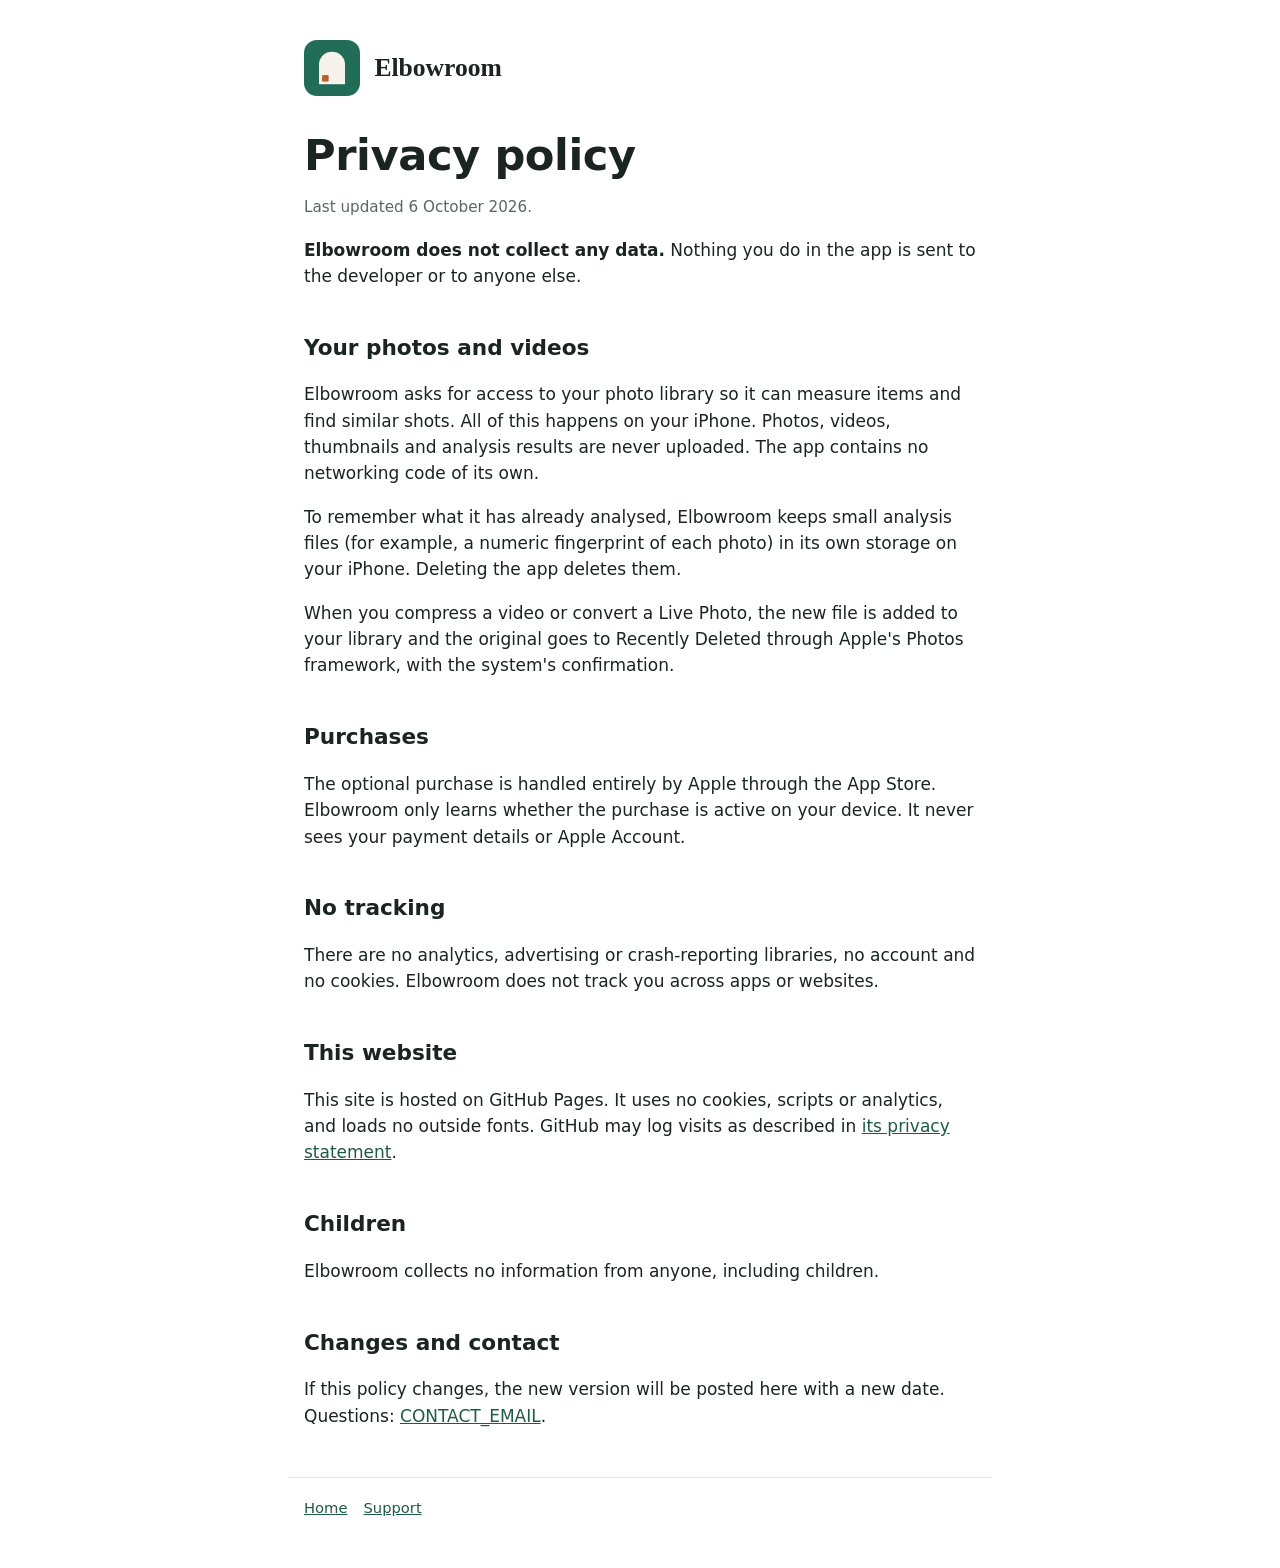
==== privacy.html @ 67e76166 "Landing, privacy and support pages; screenshot frame template Co-Authored-By: Claude Opus 5.5 <norep" ====
<!doctype html>
<html lang="en">
<head>
<meta charset="utf-8">
<meta name="viewport" content="width=device-width, initial-scale=1">
<title>Privacy policy · Elbowroom</title>
<meta name="description" content="Elbowroom collects no data. Your photos are processed on your iPhone and never uploaded.">
<link rel="icon" href="img/icon.svg" type="image/svg+xml">
<link rel="stylesheet" href="styles.css">
</head>
<body>
<header><img src="img/icon-180.png" alt=""><a class="wordmark" href="./">Elbowroom</a></header>
<main>
  <h1>Privacy policy</h1>
  <p class="note">Last updated 6 October 2026.</p>
  <p><strong>Elbowroom does not collect any data.</strong> Nothing you do in the app is sent to the developer or to anyone else.</p>

  <h2>Your photos and videos</h2>
  <p>Elbowroom asks for access to your photo library so it can measure items and find similar shots. All of this happens on your iPhone. Photos, videos, thumbnails and analysis results are never uploaded. The app contains no networking code of its own.</p>
  <p>To remember what it has already analysed, Elbowroom keeps small analysis files (for example, a numeric fingerprint of each photo) in its own storage on your iPhone. Deleting the app deletes them.</p>
  <p>When you compress a video or convert a Live Photo, the new file is added to your library and the original goes to Recently Deleted through Apple's Photos framework, with the system's confirmation.</p>

  <h2>Purchases</h2>
  <p>The optional purchase is handled entirely by Apple through the App Store. Elbowroom only learns whether the purchase is active on your device. It never sees your payment details or Apple Account.</p>

  <h2>No tracking</h2>
  <p>There are no analytics, advertising or crash-reporting libraries, no account and no cookies. Elbowroom does not track you across apps or websites.</p>

  <h2>This website</h2>
  <p>This site is hosted on GitHub Pages. It uses no cookies, scripts or analytics, and loads no outside fonts. GitHub may log visits as described in <a href="https://docs.github.com/en/site-policy/privacy-policies/github-general-privacy-statement">its privacy statement</a>.</p>

  <h2>Children</h2>
  <p>Elbowroom collects no information from anyone, including children.</p>

  <h2>Changes and contact</h2>
  <p>If this policy changes, the new version will be posted here with a new date. Questions: <a href="mailto:CONTACT_EMAIL">CONTACT_EMAIL</a>.</p>
</main>
<footer><a href="./">Home</a><a href="support.html">Support</a></footer>
</body>
</html>
---- styles.css ----
:root {
  --evergreen: #1f5a46;
  --clay: #a84b24;
  --ink: #1b2420;
  --slate: #5b6661;
  --line: #e3e6e4;
  --bg: #ffffff;
  --panel: #f4f6f5;
  color-scheme: light dark;
}
@media (prefers-color-scheme: dark) {
  :root {
    --evergreen: #7fc3a0;
    --clay: #e58a5e;
    --ink: #eef2ef;
    --slate: #a6b0ab;
    --line: #2a3530;
    --bg: #0e1c17;
    --panel: #15261f;
  }
}
* { box-sizing: border-box; }
html { -webkit-text-size-adjust: 100%; }
body {
  margin: 0;
  background: var(--bg);
  color: var(--ink);
  font: 17px/1.55 -apple-system, BlinkMacSystemFont, "Segoe UI", system-ui, sans-serif;
}
main, header, footer { max-width: 44rem; margin: 0 auto; padding: 0 1rem; }
header { padding-top: 2.5rem; display: flex; align-items: center; gap: 0.9rem; }
header img { width: 56px; height: 56px; border-radius: 13px; }
.wordmark { font-family: ui-serif, "New York", Georgia, serif; font-weight: 600; font-size: 1.6rem; color: var(--ink); text-decoration: none; }
h1 { font-size: clamp(2rem, 6vw, 2.7rem); line-height: 1.15; margin: 2.2rem 0 0.8rem; letter-spacing: -0.01em; }
h2 { font-size: 1.35rem; margin: 2.6rem 0 0.6rem; }
h3 { font-size: 1.05rem; margin: 1.6rem 0 0.3rem; }
p, li { color: var(--ink); }
.lede { font-size: 1.15rem; color: var(--slate); }
a { color: var(--evergreen); }
.cta { display: inline-block; margin: 1rem 0 0.4rem; padding: 0.75rem 1.2rem; border-radius: 12px; background: var(--evergreen); color: var(--bg); text-decoration: none; font-weight: 600; }
.note { color: var(--slate); font-size: 0.95rem; }
.shots { display: flex; gap: 0.8rem; overflow-x: auto; padding: 0.5rem 0 1rem; scroll-snap-type: x mandatory; }
.shots img { width: 220px; height: auto; border-radius: 20px; border: 1px solid var(--line); scroll-snap-align: start; flex: none; }
table { border-collapse: collapse; width: 100%; font-size: 0.97rem; }
td, th { text-align: left; padding: 0.55rem 0.4rem; border-bottom: 1px solid var(--line); vertical-align: top; }
.figure { color: var(--clay); font-weight: 600; }
footer { margin-top: 3rem; padding-bottom: 3rem; border-top: 1px solid var(--line); padding-top: 1.2rem; color: var(--slate); font-size: 0.92rem; }
footer a { margin-right: 1rem; }
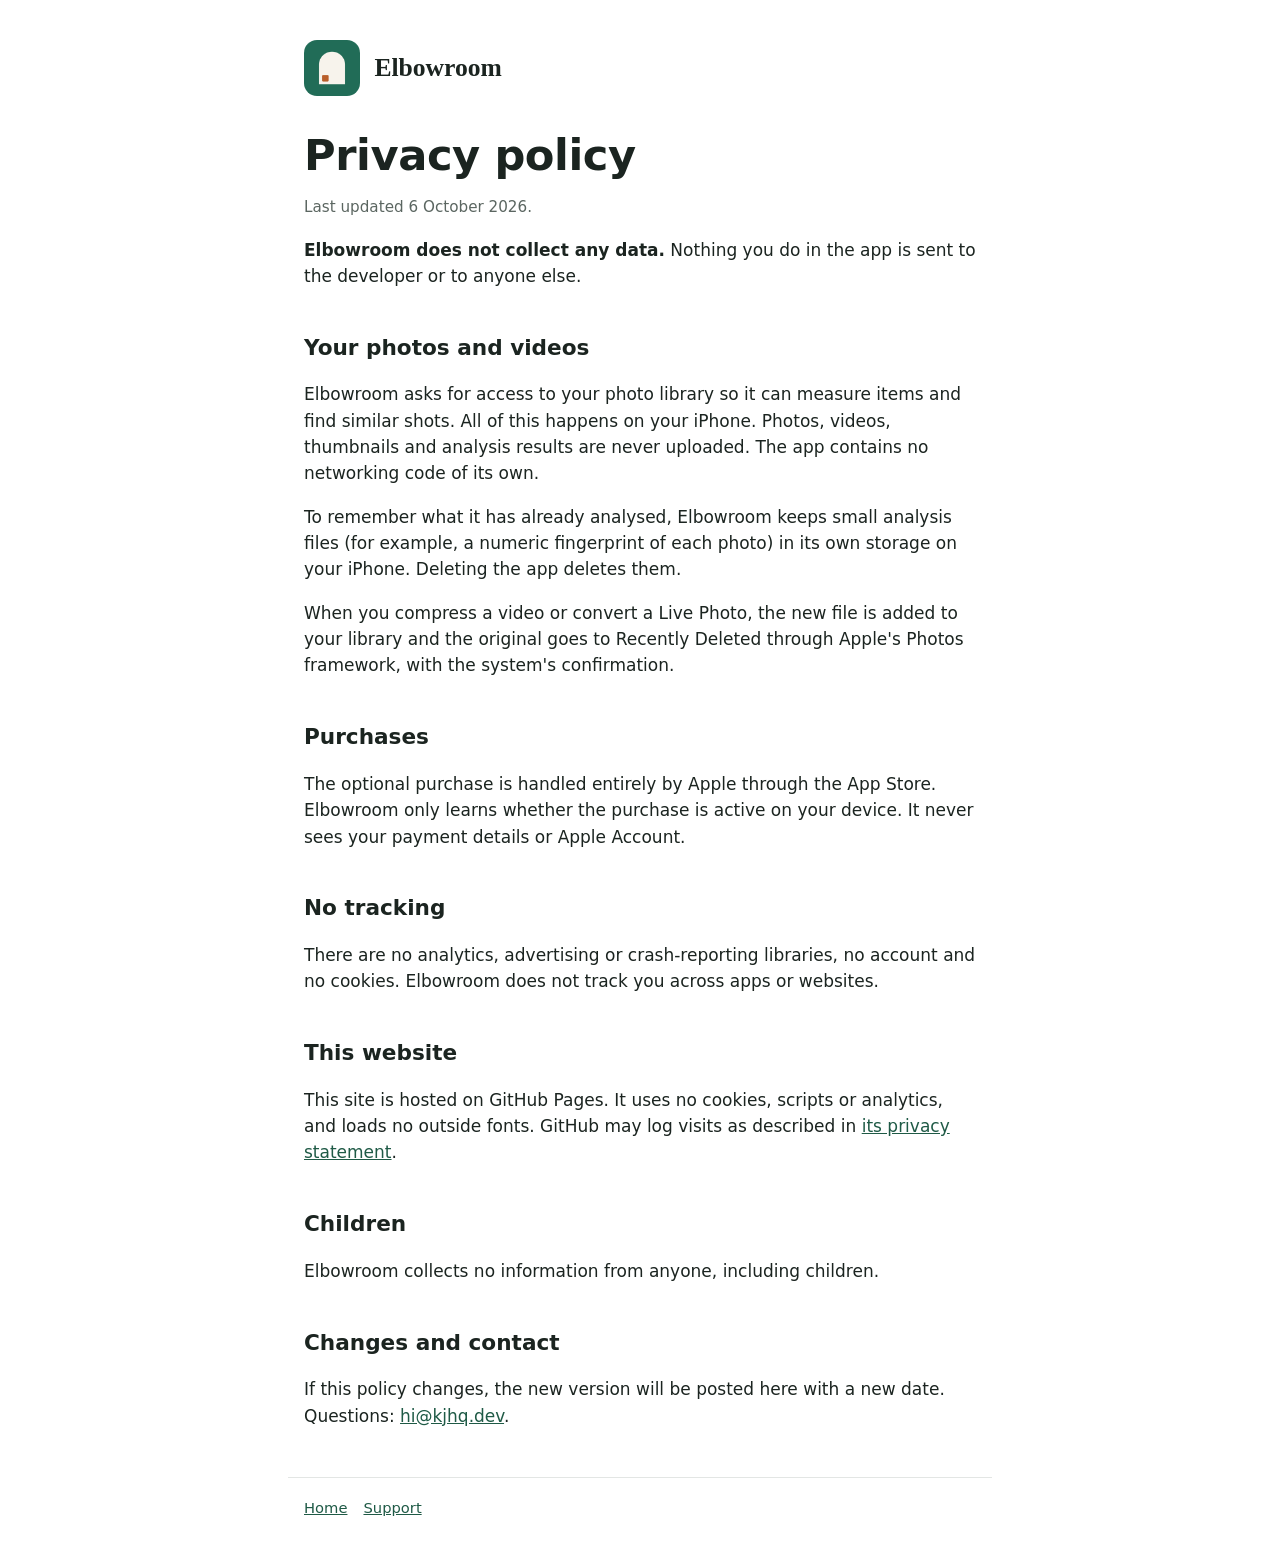
==== commit dc81dff1: "Contact: hi@kjhq.dev Co-Authored-By: Claude Opus 5.5 <noreply@anthropic.com>" ====
--- a/privacy.html
+++ b/privacy.html
@@ -33,7 +33,7 @@
   <p>Elbowroom collects no information from anyone, including children.</p>
 
   <h2>Changes and contact</h2>
-  <p>If this policy changes, the new version will be posted here with a new date. Questions: <a href="mailto:CONTACT_EMAIL">CONTACT_EMAIL</a>.</p>
+  <p>If this policy changes, the new version will be posted here with a new date. Questions: <a href="mailto:hi@kjhq.dev">hi@kjhq.dev</a>.</p>
 </main>
 <footer><a href="./">Home</a><a href="support.html">Support</a></footer>
 </body>
